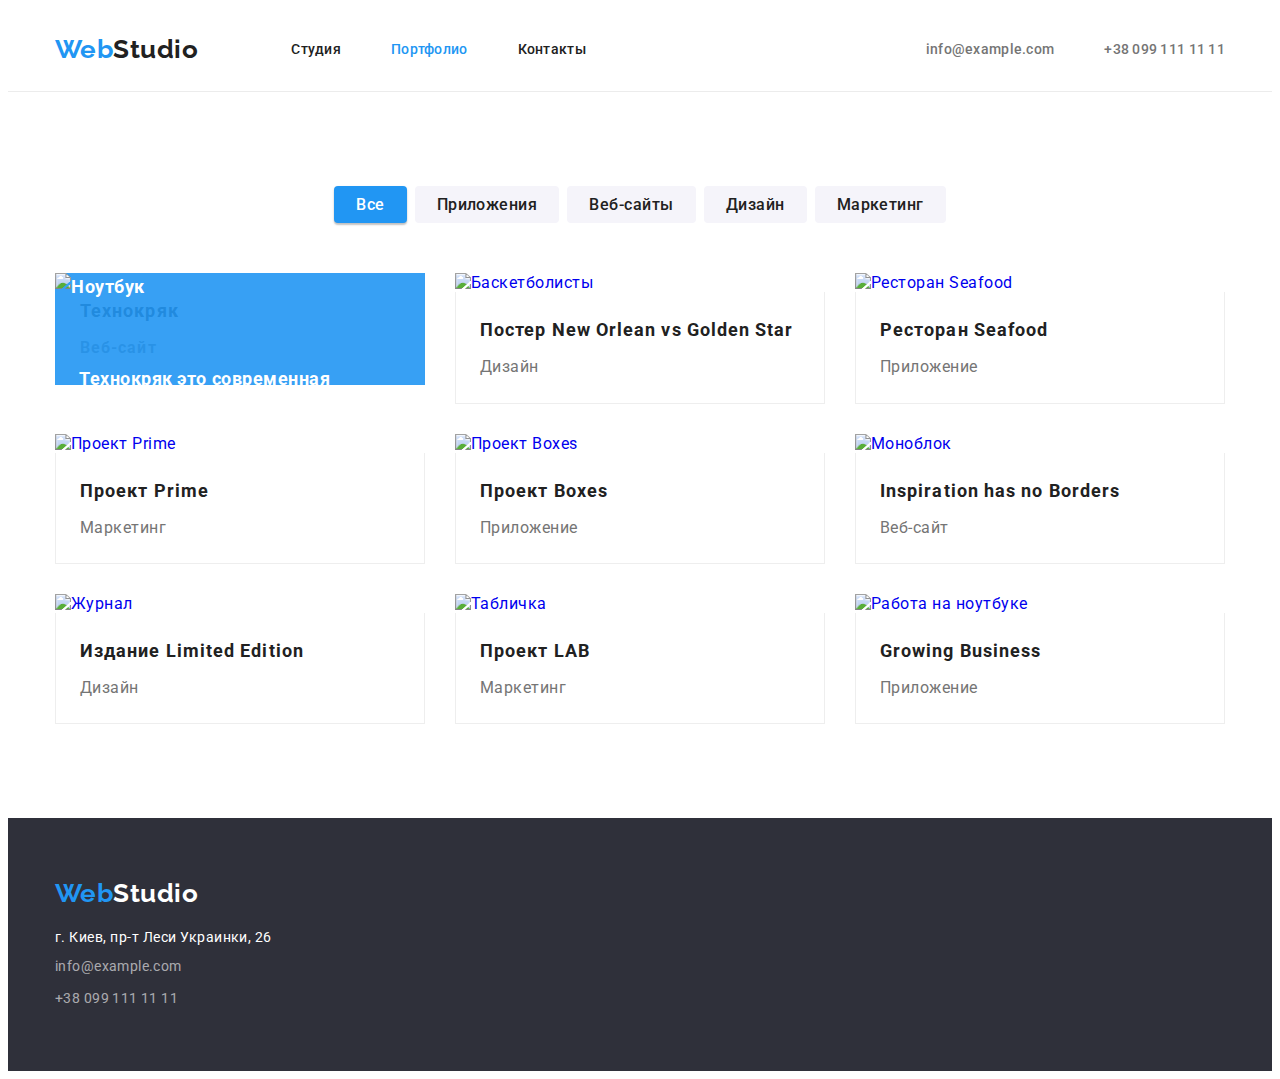
==== portfolio.html @ 96f77a52 "2" ====
<!DOCTYPE html>
<html lang="en">
  <head>
    <meta charset="UTF-8" />
    <meta http-equiv="X-UA-Compatible" content="IE=edge" />
    <meta name="viewport" content="width=device-width, initial-scale=1.0" />
    <link rel="preconnect" href="https://fonts.googleapis.com" />
    <link rel="preconnect" href="https://fonts.gstatic.com" crossorigin />
    <link rel="stylesheet" href="./css/modern-normalize.css" />
    <link
      href="https://fonts.googleapis.com/css2?family=Raleway:wght@700&family=Roboto:wght@400;500;700;900&display=swap"
      rel="stylesheet"
    />
    <link rel="stylesheet" href="./css/styles.css" />
    <title>Портфолио</title>
  </head>
  <body>
    <!--Шапка-->
    <header>
      <!--Навигация сайта-->
      <div class="container header">
        <nav class="main-nav">
          <a href="#" class="logo"><span>Web</span>Studio</a>
          <ul class="nav list">
            <li class="nav-content">
              <a href="index.html" class="nav-title">Cтудия</a>
            </li>
            <li class="nav-content">
              <a href="portfolio.html" class="nav-title-page">Портфолио</a>
            </li>
            <li class="nav-content">
              <a href="#" class="nav-title">Контакты</a>
            </li>
          </ul>
        </nav>
        <!--Авторизация на сайте-->
        <ul class="auth-nav list">
          <li class="auth-nav-content">
            <a href="mailto:info@example.com" class="auth-nav-link"
              >info@example.com</a
            >
          </li>
          <li class="auth-nav-content">
            <a href="tel:+380991111111" class="auth-nav-link"
              >+38 099 111 11 11</a
            >
          </li>
        </ul>
      </div>
    </header>

    <main>
      <section class="section">
        <div class="container">
          <h1 class="visually-hidden">Портфолио</h1>
          <!--Фильтр-->
          <h2 class="visually-hidden">наши работы</h2>
          <ul class="filter list">
            <li class="filter-link">
              <button class="filter-button-page" type="button">Все</button>
            </li>
            <li class="filter-link">
              <button class="filter-button" type="button">Приложения</button>
            </li>
            <li class="filter-link">
              <button class="filter-button" type="button">Веб-сайты</button>
            </li>
            <li class="filter-link">
              <button class="filter-button" type="button">Дизайн</button>
            </li>
            <li class="filter-link">
              <button class="filter-button" type="button">Маркетинг</button>
            </li>
          </ul>

          <!--Наши работы-->
          <ul class="our-work list">
            <li class="our-work-link">
              <div class="our-work-title">
                <a href="#" class="our-work-heading">
                  <div class="our-work-img">
                    <img
                      src=".//images/portfolio/desktop.jpg"
                      alt="Ноутбук"
                      width="370"
                    />
                    <p>
                      Технокряк это современная площадка распространения
                      коронавируса. Компании используют эту платформу для
                      цифрового шпионажа и атак на защищённые сервера
                      конкурентов.
                    </p>
                  </div>
                  <div class="poster-title">
                    <h3 class="our-work-title">Технокряк</h3>
                    <p class="our-work-text">Веб-сайт</p>
                  </div>
                </a>
              </div>
            </li>

            <li class="our-work-link">
              <a href="#" class="our-work-heading">
                <img
                  src=".//images/portfolio/basketball_players.jpg"
                  alt="Баскетболисты"
                  width="370"
                />
                <div class="poster-title">
                  <h3 class="our-work-title">
                    Постер New Orlean vs Golden Star
                  </h3>
                  <p class="our-work-text">Дизайн</p>
                </div>
              </a>
            </li>

            <li class="our-work-link">
              <a href="#" class="our-work-heading">
                <img
                  src=".//images/portfolio/logo_restaurant.jpg"
                  alt="Ресторан Seafood"
                  width="370"
                />
                <div class="poster-title">
                  <h3 class="our-work-title">Ресторан Seafood</h3>
                  <p class="our-work-text">Приложение</p>
                </div>
              </a>
            </li>

            <li class="our-work-link">
              <a href="#" class="our-work-heading">
                <img
                  src=".//images/portfolio/headphones.jpg"
                  alt="Проект Prime"
                  width="370"
                />
                <div class="poster-title">
                  <h3 class="our-work-title">Проект Prime</h3>
                  <p class="our-work-text">Маркетинг</p>
                </div>
              </a>
            </li>

            <li class="our-work-link">
              <a href="#" class="our-work-heading">
                <img
                  src=".//images/portfolio/two_boxes.jpg"
                  alt="Проект Boxes"
                  width="370"
                />
                <div class="poster-title">
                  <h3 class="our-work-title">Проект Boxes</h3>
                  <p class="our-work-text">Приложение</p>
                </div>
              </a>
            </li>

            <li class="our-work-link">
              <a href="#" class="our-work-heading">
                <img
                  src=".//images/portfolio/monoblock.jpg"
                  alt="Моноблок"
                  width="370"
                />
                <div class="poster-title">
                  <h3 class="our-work-title">Inspiration has no Borders</h3>
                  <p class="our-work-text">Веб-сайт</p>
                </div>
              </a>
            </li>

            <li class="our-work-link">
              <a href="#" class="our-work-heading">
                <img
                  src=".//images/portfolio/magazine.jpg"
                  alt="Журнал"
                  width="370"
                />
                <div class="poster-title">
                  <h3 class="our-work-title">Издание Limited Edition</h3>
                  <p class="our-work-text">Дизайн</p>
                </div>
              </a>
            </li>

            <li class="our-work-link">
              <a href="#" class="our-work-heading">
                <img
                  src=".//images/portfolio/plate.jpg"
                  alt="Табличка"
                  width="370"
                />
                <div class="poster-title">
                  <h3 class="our-work-title">Проект LAB</h3>
                  <p class="our-work-text">Маркетинг</p>
                </div>
              </a>
            </li>

            <li class="our-work-link">
              <a href="#" class="our-work-heading">
                <img
                  src=".//images/portfolio/working_on_a_laptop.jpg"
                  alt="Работа на ноутбуке"
                  width="370"
                />
                <div class="poster-title">
                  <h3 class="our-work-title">Growing Business</h3>
                  <p class="our-work-text">Приложение</p>
                </div>
              </a>
            </li>
          </ul>
        </div>
      </section>
    </main>
    <!--Подвал-->
    <footer class="footer">
      <div class="footer-heading container">
        <a href="#" class="logo-footer"><span>Web</span>Studio</a>
        <address class="address">
          <p class="address-footer">г. Киев, пр-т Леси Украинки, 26</p>
          <ul class="footer-info list">
            <li class="link">
              <a href="mailto:info@example.com" class="footer-info-link"
                >info@example.com</a
              >
            </li>
            <li class="link">
              <a href="tel:+380991111111" class="footer-info-link"
                >+38 099 111 11 11</a
              >
            </li>
          </ul>
        </address>
      </div>
    </footer>
  </body>
</html>
---- css/styles.css ----
:root {
    --primary-text-color: #757575;
    --secondary-text-color: #212121;
    --accent: #2196f3;
    --pirmary-background-color: #ffff;
    --secondary-background-color: #f5f4fa;
    --third-background-color: #2F303A;
}

html {
    box-sizing: border-box;
}

*, *::before, *::after {
    box-sizing: inherit;
}

h1, h2, h3, p, ul, li {
    margin: 0;
    padding: 0;
}

body {
    background-color: var(--pirmary-background-color);
    color: var(--primary-text-color);
    font-family: roboto, sans-serif;
    letter-spacing: 0.03em;
}

header {
    border-bottom: 1px solid #ECECEC;
}

.header {
    display: flex;
}

img {
    max-width: 100%;
    display: block;
}

.container {
    width: 1200px;
    margin: 0 auto;
    padding: 0px 15px;
}

.section {
    padding-top: 94px;
    padding-bottom: 94px;
}

.list {
    list-style: none;
}

.visually-hidden {
    position: absolute;
    width: 1px;
    height: 1px;
    margin: -1px;
    border: 0;
    padding: 0;
    white-space: nowrap;
    clip-path: inset(100%);
    clip: rect(0 0 0 0);
    overflow: hidden;
}

/*Навигация сайта*/

.header {
    display: inline-block;
    display: flex;
}

.nav {
    display: flex;
}

.main-nav {
    display: flex;
    align-items: center;
}

.nav-title {
    padding: 32px 0;
    display: block;
    color: var(--secondary-text-color);
    text-decoration: none;
    font-weight: 500;
    Font-size: 14px;
    Line-height: 1.33;
    Letter-spacing: 0.02em;
}

.nav-content {
    margin-right: 50px;
}

.nav-content:last-child {
    margin-right: 0px;
}

.nav-title-page {
    padding: 32px 0;
    display: block;
    color: var(--accent);
    text-decoration: none;
    font-weight: 500;
    Font-size: 14px;
    Line-height: 1.33;
    Letter-spacing: 0.02em;
}

.nav-title:hover, .nav-title:focus {
    color: var(--accent);
}

.logo {
    align-items: center;
    display: block;
    margin-right: 93px;
    color: var(--secondary-text-color);
    Font-family: Raleway, sans-serif;
    font-weight: 700;
    Font-size: 26px;
    Line-height: 1.19;
    text-decoration: none;
}

.logo span {
    color: var(--accent);
}

/*Авторизация на сайте*/

.auth-nav {
    display: flex;
    margin-left: auto;
    align-items: center;
}

.auth-nav-content {
    margin-right: 50px;
}

.auth-nav-content:last-child {
    margin-right: 0px;
}

.auth-nav-svg {
    margin-right: 10px;
}

.auth-nav a {
    color: var(--primary-text-color);
    text-decoration: none;
    font-weight: 500;
    Font-size: 14px;
    Line-height: 1.33;
    Letter-spacing: 0.02em;
    align-items: center;
    justify-content: center;
    display: flex;
    fill: var(--primary-text-color)
}

.auth-nav a:hover, .auth-nav a:focus {
    fill: var(--accent);
    color: var(--accent);
}

/*Содержание сайта*/

/*заголовок*/

.heading {
    background-color: var(--third-background-color);
    padding-top: 200px;
    padding-bottom: 200px;
}

.page-heading {
    text-align: center;
    margin: auto;
}

.page-title {
    max-width: 696px;
    margin: auto;
    text-transform: uppercase;
    color: var(--pirmary-background-color);
    Font-size: 44px;
    font-weight: 900;
    Line-height: 1.37;
    Letter-spacing: 0.06em;
}

.button-heading {
    margin-top: 30px;
    padding-top: 10px;
    padding-bottom: 10px;
    padding-left: 32px;
    padding-right: 32px;
    border-radius: 4px;
    font-weight: 700;
    Font-size: 16px;
    Line-height: 1.9;
    background-color: var(--accent);
    color: var(--pirmary-background-color);
    font-family: roboto, sans-serif;
    letter-spacing: 0.06em;
    cursor: pointer;
    border: none;
}

.button-heading:hover, .button-heading:focus {
    background-color: #188CE8
}

/*Содержание сайта*/

/*заголовок*/

.heading {
    background-image: linear-gradient(to right, rgba(47, 48, 58, 0.4), rgba(47, 48, 58, 0.4)), url(../images/index/background_image.jpg);
    background-repeat: no-repeat;
    background-position: center;
    padding-top: 200px;
    padding-bottom: 200px;
    max-width: 1600px;
    margin: auto;
}

.page-heading {
    text-align: center;
    margin: auto;
}

.page-title {
    max-width: 696px;
    margin: auto;
    text-transform: uppercase;
    color: var(--pirmary-background-color);
    Font-size: 44px;
    font-weight: 900;
    Line-height: 1.37;
    Letter-spacing: 0.06em;
}

.button-heading {
    margin-top: 30px;
    padding-top: 10px;
    padding-bottom: 10px;
    padding-left: 32px;
    padding-right: 32px;
    border-radius: 4px;
    font-weight: 700;
    Font-size: 16px;
    Line-height: 1.9;
    background-color: var(--accent);
    color: var(--pirmary-background-color);
    font-family: roboto, sans-serif;
    letter-spacing: 0.06em;
    cursor: pointer;
    border: none;
}

.button-heading:hover, .button-heading:focus {
    background-color: #188CE8
}

/*Наши преимущества*/

.benefits {
    padding-bottom: 0px;
}

.our-benefits-heading {
    display: flex;
}

.our-benefits-heading li {
    margin-right: 30px;
    max-width: 270px;
    justify-content: space-around
}

.our-benefits-icon {
    justify-content: center;
    align-items: center;
    display: flex;
    width: 270px;
    height: 120px;
    background-color: var(--secondary-background-color);
    border-radius: 4px;
}

.our-benefits-heading li:last-child {
    margin-right: 0px;
}

.our-benefits-list {
    margin-top: 30px;
    color: var(--secondary-text-color);
    font-weight: 700;
    Font-size: 14px;
    Line-height: 1.33;
    text-transform: uppercase;
}

.our-benefits-text {
    margin-top: 10px;
    Font-size: 14px;
    Line-height: 1.71;
}

/*Наша дейстельность*/

.activity-header {
    padding-top: 0px;
}

.our-activity-title {
    font-weight: 700;
    Font-size: 36px;
    Line-height: 1.17;
    color: var(--secondary-text-color);
    text-align: center;
}

.our-activity {
    margin-top: 50px;
    display: flex;
    justify-content: center;
}

.our-activity-item {
    margin-right: 30px;
}

.our-activity-item:last-child {
    margin-right: 0px;
}

.our-activity-img {
    position: relative;
    display: flex;
}

.our-activity-text {
    position: absolute;
    bottom: 0;
    Width: 370px;
    Height: 70px;
    background-color: rgba(47, 48, 58, 0.8);
    text-transform: uppercase;
    font-weight: 700;
    Font-size: 14px;
    Line-height: 1.14;
    Letter-spacing: 0.03em;
    color: var(--pirmary-background-color);
}

.our-activity-text p {
    display: flex;
    justify-content: center;
    padding: 27px 0;
}

/*Наша команда*/

.our-team {
    background-color: var(--secondary-background-color);
}

.team-members-heading {
    color: var(--secondary-text-color);
}

.our-team-title {
    font-weight: 700;
    Font-size: 36px;
    Line-height: 1.17;
    color: var(--secondary-text-color);
    text-align: center;
}

.team-content {
    padding: 30px 32px 30px 32px;
}

.team-members {
    max-width: 270px;
    box-shadow: 0px 2px 1px rgba(0, 0, 0, 0.2), 0px 1px 1px rgba(0, 0, 0, 0.14), 0px 1px 3px rgba(0, 0, 0, 0.12);
}

.our-team-heading {
    margin-top: 50px;
    display: flex;
    justify-content: center;
    align-items: center;
}

.team-members {
    border-radius: 4px;
    max-width: 270px;
    margin-right: 30px;
    background-color: var(--pirmary-background-color);
}

.team-members:last-child {
    margin-right: 0px;
}

.team-members-title {
    font-weight: 500;
    font-size: 16px;
    line-height: 1.19;
    color: var(--secondary-text-color);
    text-align: center;
}

.team-members-text {
    margin-top: 10px;
    font-size: 16px;
    line-height: 1.19;
    text-align: center;
}

.team-ul {
    display: flex;
    margin-right: auto;
    margin-left: auto;
    margin-top: 16px;
    justify-content: space-between;
}

.team-li {
    margin-right: 10px;
}

.team-link {
    justify-content: center;
    align-items: center;
    display: flex;
    width: 44px;
    height: 44px;
    border-radius: 50%;
    fill: #AFB1B8;
}

.team-link:hover, .team-link:focus {
    fill: var(--pirmary-background-color);
    background-color: var(--accent);
}

/*Постоянные клиенты*/

.clients {
    font-weight: 700;
    Font-size: 36px;
    Line-height: 1.17;
    color: var(--secondary-text-color);
    text-align: center;
}

.clients-ul {
    display: flex;
    margin-top: 50px;
}

.clients-li {
    margin-right: 30px;
}

.clients-li:last-child {
    margin-right: 0px;
}

.clients-link {
    width: 170px;
    height: 92px;
    border: 1px solid #AFB1B8;
    border-radius: 4px;
    display: flex;
    align-items: center;
    justify-content: center;
    fill: #AFB1B8;
}

.clients-link:hover, .clients-link:focus {
    fill: var(--accent);
    border: 1px solid var(--accent);
}

/*Подвал*/

.footer {
    background-color: var(--third-background-color);
    padding-top: 60px;
    padding-bottom: 60px;
}

.footer-flex {
    display: flex;
    align-items: baseline;
}

.logo-footer {
    color: var(--pirmary-background-color);
    Font-family: Raleway, sans-serif;
    font-weight: 700;
    Font-size: 26px;
    Line-height: 1.19;
    text-decoration: none;
}

.logo-footer span {
    color: var(--accent);
}

.footer p {
    color: var(--pirmary-background-color);
}

.footer-info-link {
    color: rgba(255, 255, 255, 0.6);
    text-decoration: none;
}

.footer-info-link:focus, .footer-info-link:hover {
    color: var(--pirmary-background-color);
}

.footer-info {
    margin-top: 9px;
}

.footer-info .link {
    margin-top: 9px;
}

.footer-info .link:first-child {
    margin-top: 0px;
}

.address {
    margin-top: 20px;
    font-style: normal;
}

.footer-info .link a {
    font-Size: 14px;
    line-height: 1.7;
    letter-spacing: 0.03em;
}

.address-footer {
    font-size: 14px;
    line-height: 1.17;
}

.footer-join {
    margin-left: 70px;
}

.join {
    text-transform: uppercase;
    font-weight: 700;
    font-size: 14px;
    line-height: 1.14;
    letter-spacing: 0.03;
}

.footer-links {
    display: flex;
    margin-top: 20px;
}

.footer-li {
    margin-right: 10px;
}

.footer-li:last-child {
    margin-right: 0px;
}

.footer-link {
    width: 44px;
    height: 44px;
    align-items: center;
    justify-content: center;
    border-radius: 50px;
    display: flex;
    fill: var(--pirmary-background-color);
    background-color: rgba(255, 255, 255, 0.1)
}

.footer-link:last-child {
    margin-left: 0px;
}

.footer-link:hover, .footer-link:focus {
    background-color: var(--accent);
}

/*-----------------------------------------------*/

/*Портфолио*/

/*Фильтр*/

/*Наши работы*/

.filter {
    margin-bottom: 50px;
    display: flex;
    justify-content: center;
}

.filter-link {
    margin-right: 8px;
}

.filter-link:last-child {
    margin-right: 0px;
}

.filter-button {
    padding: 6px 22px;
    border-radius: 4px;
    background-color: var(--secondary-background-color);
    color: var(--secondary-text-color);
    cursor: pointer;
    border: none;
    font-family: Roboto, sans-serif;
    font-weight: 500;
    font-size: 16px;
    line-height: 1.6;
    letter-spacing: 0.03em;
}

.filter-button:hover {
    color: var(--pirmary-background-color);
    background-color: var(--accent);
    box-shadow: 0px 2px 2px rgba(0, 0, 0, 0.12), 0px 2px 1px rgba(0, 0, 0, 0.08), 0px 1px 3px rgba(0, 0, 0, 0.1);
}

.filter-button-page {
    padding: 6px 22px;
    border-radius: 4px;
    background-color: var(--accent);
    color: var(--pirmary-background-color);
    cursor: pointer;
    border: none;
    font-family: Roboto, sans-serif;
    font-weight: 500;
    font-size: 16px;
    line-height: 1.6;
    letter-spacing: 0.03em;
    box-shadow: 0px 2px 2px rgba(0, 0, 0, 0.12), 0px 2px 1px rgba(0, 0, 0, 0.08), 0px 1px 3px rgba(0, 0, 0, 0.1);
}

.our-work-heading {
    position: relative;
    display: block;
    text-decoration: none;
}

.our-work-heading:hover {
    box-shadow: 1px 6px 4px rgba(0, 0, 0, 0.16), 0px 4px 4px rgba(0, 0, 0, 0.06), 0px 1px 1px rgba(0, 0, 0, 0.12);
}

.our-work {
    display: flex;
    flex-wrap: wrap;
    margin-top: -30px;
    margin-left: -30px;
}

.our-work-link {
    flex-basis: calc(100% /3 - 30px);
    margin-top: 30px;
    margin-left: 30px;
}

.our-work-img {
    position: absolute;
    width: 100%;
    height: 100%;
    top: 0;
    background-color: rgba(33, 150, 243, 0.9);
    font-size: 18px;
    Line-height: 1.6;
    Letter-spacing: 0.03em;
    color: var(--pirmary-background-color);
}

.our-work-img p {
    padding: 63px 24px;
}

.poster-title {
    padding: 20px 24px;
    border-right: 1px solid #EEEEEE;
    border-bottom: 1px solid #EEEEEE;
    border-left: 1px solid #EEEEEE;
}

.our-work-title {
    color: var(--secondary-text-color);
    font-weight: 700;
    font-size: 18px;
    line-height: 2;
    Letter-spacing: 0.06em;
}

.our-work-text {
    margin-top: 4px;
    color: var(--primary-text-color);
    font-size: 16px;
    line-height: 1.9;
}
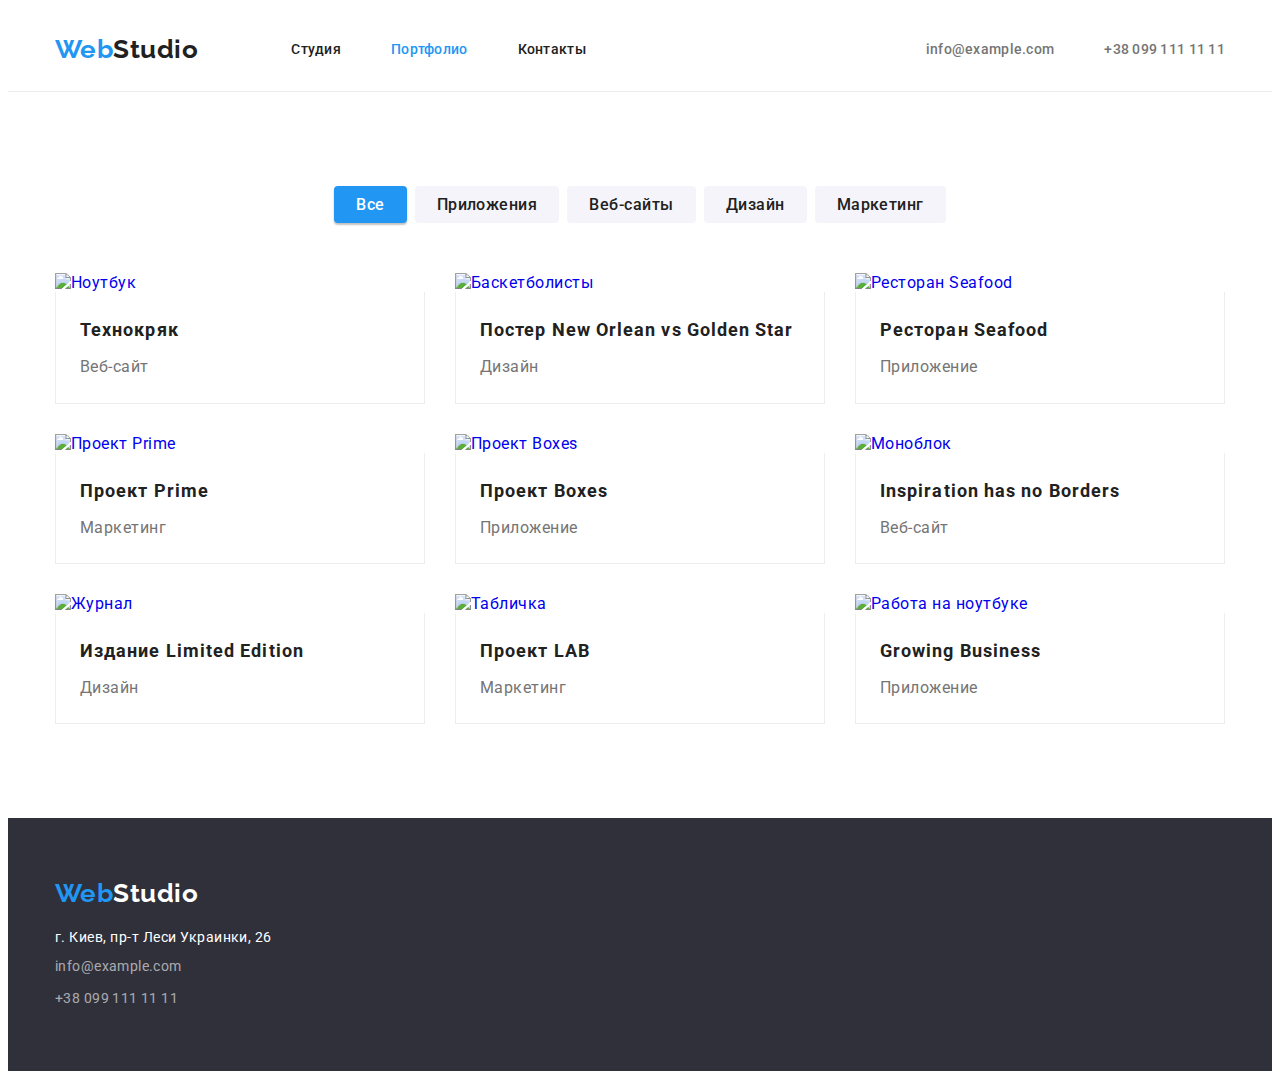
==== commit 04ee934d: "2" ====
--- a/portfolio.html
+++ b/portfolio.html
@@ -76,27 +76,24 @@
           <!--Наши работы-->
           <ul class="our-work list">
             <li class="our-work-link">
-              <div class="our-work-title">
-                <a href="#" class="our-work-heading">
-                  <div class="our-work-img">
-                    <img
-                      src=".//images/portfolio/desktop.jpg"
-                      alt="Ноутбук"
-                      width="370"
-                    />
-                    <p>
-                      Технокряк это современная площадка распространения
-                      коронавируса. Компании используют эту платформу для
-                      цифрового шпионажа и атак на защищённые сервера
-                      конкурентов.
-                    </p>
-                  </div>
-                  <div class="poster-title">
-                    <h3 class="our-work-title">Технокряк</h3>
-                    <p class="our-work-text">Веб-сайт</p>
-                  </div>
-                </a>
-              </div>
+              <a href="#" class="our-work-heading">
+                <img
+                  src=".//images/portfolio/desktop.jpg"
+                  alt="Ноутбук"
+                  width="370"
+                />
+                <div class="our-work-class">
+                  <p>
+                    Технокряк это современная площадка распространения
+                    коронавируса. Компании используют эту платформу для
+                    цифрового шпионажа и атак на защищённые сервера конкурентов.
+                  </p>
+                </div>
+                <div class="poster-title">
+                  <h3 class="our-work-title">Технокряк</h3>
+                  <p class="our-work-text">Веб-сайт</p>
+                </div>
+              </a>
             </li>
 
             <li class="our-work-link">
@@ -106,6 +103,13 @@
                   alt="Баскетболисты"
                   width="370"
                 />
+                <div class="our-work-class">
+                  <p>
+                    Технокряк это современная площадка распространения
+                    коронавируса. Компании используют эту платформу для
+                    цифрового шпионажа и атак на защищённые сервера конкурентов.
+                  </p>
+                </div>
                 <div class="poster-title">
                   <h3 class="our-work-title">
                     Постер New Orlean vs Golden Star
@@ -122,6 +126,13 @@
                   alt="Ресторан Seafood"
                   width="370"
                 />
+                <div class="our-work-class">
+                  <p>
+                    Технокряк это современная площадка распространения
+                    коронавируса. Компании используют эту платформу для
+                    цифрового шпионажа и атак на защищённые сервера конкурентов.
+                  </p>
+                </div>
                 <div class="poster-title">
                   <h3 class="our-work-title">Ресторан Seafood</h3>
                   <p class="our-work-text">Приложение</p>
@@ -136,6 +147,13 @@
                   alt="Проект Prime"
                   width="370"
                 />
+                <div class="our-work-class">
+                  <p>
+                    Технокряк это современная площадка распространения
+                    коронавируса. Компании используют эту платформу для
+                    цифрового шпионажа и атак на защищённые сервера конкурентов.
+                  </p>
+                </div>
                 <div class="poster-title">
                   <h3 class="our-work-title">Проект Prime</h3>
                   <p class="our-work-text">Маркетинг</p>
@@ -150,6 +168,13 @@
                   alt="Проект Boxes"
                   width="370"
                 />
+                <div class="our-work-class">
+                  <p>
+                    Технокряк это современная площадка распространения
+                    коронавируса. Компании используют эту платформу для
+                    цифрового шпионажа и атак на защищённые сервера конкурентов.
+                  </p>
+                </div>
                 <div class="poster-title">
                   <h3 class="our-work-title">Проект Boxes</h3>
                   <p class="our-work-text">Приложение</p>
@@ -164,6 +189,13 @@
                   alt="Моноблок"
                   width="370"
                 />
+                <div class="our-work-class">
+                  <p>
+                    Технокряк это современная площадка распространения
+                    коронавируса. Компании используют эту платформу для
+                    цифрового шпионажа и атак на защищённые сервера конкурентов.
+                  </p>
+                </div>
                 <div class="poster-title">
                   <h3 class="our-work-title">Inspiration has no Borders</h3>
                   <p class="our-work-text">Веб-сайт</p>
@@ -178,6 +210,13 @@
                   alt="Журнал"
                   width="370"
                 />
+                <div class="our-work-class">
+                  <p>
+                    Технокряк это современная площадка распространения
+                    коронавируса. Компании используют эту платформу для
+                    цифрового шпионажа и атак на защищённые сервера конкурентов.
+                  </p>
+                </div>
                 <div class="poster-title">
                   <h3 class="our-work-title">Издание Limited Edition</h3>
                   <p class="our-work-text">Дизайн</p>
@@ -192,6 +231,13 @@
                   alt="Табличка"
                   width="370"
                 />
+                <div class="our-work-class">
+                  <p>
+                    Технокряк это современная площадка распространения
+                    коронавируса. Компании используют эту платформу для
+                    цифрового шпионажа и атак на защищённые сервера конкурентов.
+                  </p>
+                </div>
                 <div class="poster-title">
                   <h3 class="our-work-title">Проект LAB</h3>
                   <p class="our-work-text">Маркетинг</p>
@@ -206,6 +252,13 @@
                   alt="Работа на ноутбуке"
                   width="370"
                 />
+                <div class="our-work-class">
+                  <p>
+                    Технокряк это современная площадка распространения
+                    коронавируса. Компании используют эту платформу для
+                    цифрового шпионажа и атак на защищённые сервера конкурентов.
+                  </p>
+                </div>
                 <div class="poster-title">
                   <h3 class="our-work-title">Growing Business</h3>
                   <p class="our-work-text">Приложение</p>
--- a/css/styles.css
+++ b/css/styles.css
@@ -665,9 +665,9 @@
 }
 
 .our-work-heading {
-    position: relative;
     display: block;
     text-decoration: none;
+    position: relative;
 }
 
 .our-work-heading:hover {
@@ -687,20 +687,23 @@
     margin-left: 30px;
 }
 
-.our-work-img {
+.our-work-heading:hover .our-work-class {
+    opacity: 1;
+}
+
+.our-work-class {
     position: absolute;
-    width: 100%;
-    height: 100%;
-    top: 0;
+    opacity: 0;
+    top: 0px;
     background-color: rgba(33, 150, 243, 0.9);
+}
+
+.our-work-class p {
+    padding: 63px 24px;
     font-size: 18px;
     Line-height: 1.6;
     Letter-spacing: 0.03em;
-    color: var(--pirmary-background-color);
-}
-
-.our-work-img p {
-    padding: 63px 24px;
+    color: var(--pirmary-background-color)
 }
 
 .poster-title {
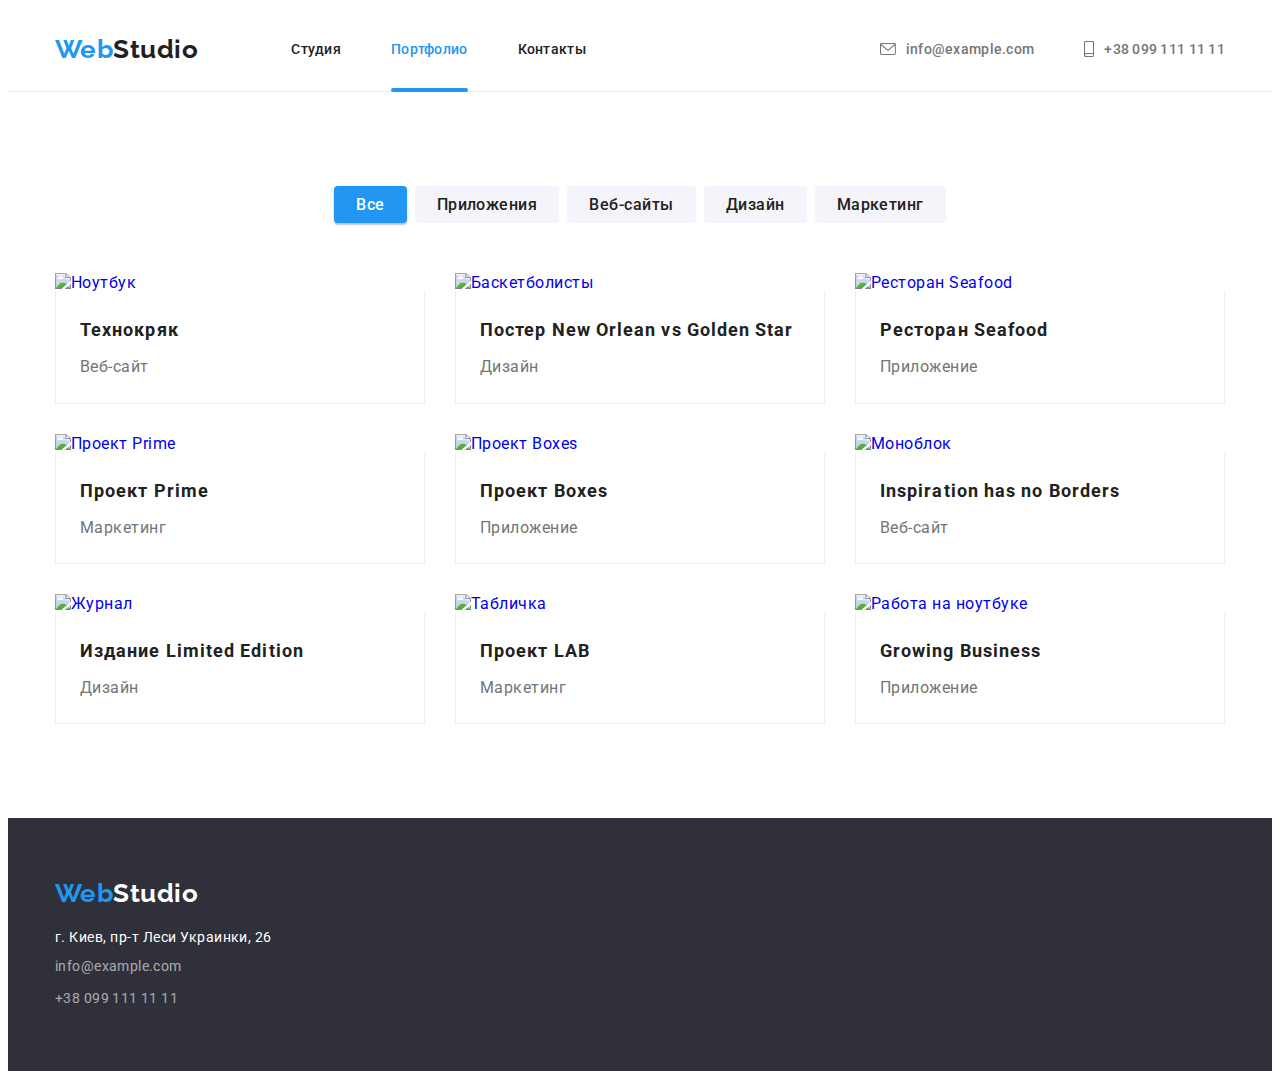
==== commit dc8ab6b4: "1" ====
--- a/portfolio.html
+++ b/portfolio.html
@@ -26,7 +26,9 @@
               <a href="index.html" class="nav-title">Cтудия</a>
             </li>
             <li class="nav-content">
-              <a href="portfolio.html" class="nav-title-page">Портфолио</a>
+              <a href="portfolio.html" class="nav-title-page current"
+                >Портфолио</a
+              >
             </li>
             <li class="nav-content">
               <a href="#" class="nav-title">Контакты</a>
@@ -37,12 +39,18 @@
         <ul class="auth-nav list">
           <li class="auth-nav-content">
             <a href="mailto:info@example.com" class="auth-nav-link"
-              >info@example.com</a
+              ><svg class="auth-nav-svg" width="16px" height="12px">
+                <use href="./images/icons.svg#post"></use>
+              </svg>
+              info@example.com</a
             >
           </li>
           <li class="auth-nav-content">
-            <a href="tel:+380991111111" class="auth-nav-link"
-              >+38 099 111 11 11</a
+            <a href="tel:+380991111111" class="auth-nav-link">
+              <svg class="auth-nav-svg" width="10px" height="16px">
+                <use href="./images/icons.svg#smartphone"></use>
+              </svg>
+              +38 099 111 11 11</a
             >
           </li>
         </ul>
@@ -77,17 +85,20 @@
           <ul class="our-work list">
             <li class="our-work-link">
               <a href="#" class="our-work-heading">
-                <img
-                  src=".//images/portfolio/desktop.jpg"
-                  alt="Ноутбук"
-                  width="370"
-                />
-                <div class="our-work-class">
-                  <p>
-                    Технокряк это современная площадка распространения
-                    коронавируса. Компании используют эту платформу для
-                    цифрового шпионажа и атак на защищённые сервера конкурентов.
-                  </p>
+                <div class="overlay">
+                  <img
+                    src=".//images/portfolio/desktop.jpg"
+                    alt="Ноутбук"
+                    width="370"
+                  />
+                  <div class="our-work-class">
+                    <p>
+                      Технокряк это современная площадка распространения
+                      коронавируса. Компании используют эту платформу для
+                      цифрового шпионажа и атак на защищённые сервера
+                      конкурентов.
+                    </p>
+                  </div>
                 </div>
                 <div class="poster-title">
                   <h3 class="our-work-title">Технокряк</h3>
@@ -98,17 +109,20 @@
 
             <li class="our-work-link">
               <a href="#" class="our-work-heading">
-                <img
-                  src=".//images/portfolio/basketball_players.jpg"
-                  alt="Баскетболисты"
-                  width="370"
-                />
-                <div class="our-work-class">
-                  <p>
-                    Технокряк это современная площадка распространения
-                    коронавируса. Компании используют эту платформу для
-                    цифрового шпионажа и атак на защищённые сервера конкурентов.
-                  </p>
+                <div class="overlay">
+                  <img
+                    src=".//images/portfolio/basketball_players.jpg"
+                    alt="Баскетболисты"
+                    width="370"
+                  />
+                  <div class="our-work-class">
+                    <p>
+                      Технокряк это современная площадка распространения
+                      коронавируса. Компании используют эту платформу для
+                      цифрового шпионажа и атак на защищённые сервера
+                      конкурентов.
+                    </p>
+                  </div>
                 </div>
                 <div class="poster-title">
                   <h3 class="our-work-title">
@@ -121,17 +135,20 @@
 
             <li class="our-work-link">
               <a href="#" class="our-work-heading">
-                <img
-                  src=".//images/portfolio/logo_restaurant.jpg"
-                  alt="Ресторан Seafood"
-                  width="370"
-                />
-                <div class="our-work-class">
-                  <p>
-                    Технокряк это современная площадка распространения
-                    коронавируса. Компании используют эту платформу для
-                    цифрового шпионажа и атак на защищённые сервера конкурентов.
-                  </p>
+                <div class="overlay">
+                  <img
+                    src=".//images/portfolio/logo_restaurant.jpg"
+                    alt="Ресторан Seafood"
+                    width="370"
+                  />
+                  <div class="our-work-class">
+                    <p>
+                      Технокряк это современная площадка распространения
+                      коронавируса. Компании используют эту платформу для
+                      цифрового шпионажа и атак на защищённые сервера
+                      конкурентов.
+                    </p>
+                  </div>
                 </div>
                 <div class="poster-title">
                   <h3 class="our-work-title">Ресторан Seafood</h3>
@@ -142,17 +159,20 @@
 
             <li class="our-work-link">
               <a href="#" class="our-work-heading">
-                <img
-                  src=".//images/portfolio/headphones.jpg"
-                  alt="Проект Prime"
-                  width="370"
-                />
-                <div class="our-work-class">
-                  <p>
-                    Технокряк это современная площадка распространения
-                    коронавируса. Компании используют эту платформу для
-                    цифрового шпионажа и атак на защищённые сервера конкурентов.
-                  </p>
+                <div class="overlay">
+                  <img
+                    src=".//images/portfolio/headphones.jpg"
+                    alt="Проект Prime"
+                    width="370"
+                  />
+                  <div class="our-work-class">
+                    <p>
+                      Технокряк это современная площадка распространения
+                      коронавируса. Компании используют эту платформу для
+                      цифрового шпионажа и атак на защищённые сервера
+                      конкурентов.
+                    </p>
+                  </div>
                 </div>
                 <div class="poster-title">
                   <h3 class="our-work-title">Проект Prime</h3>
@@ -163,17 +183,20 @@
 
             <li class="our-work-link">
               <a href="#" class="our-work-heading">
-                <img
-                  src=".//images/portfolio/two_boxes.jpg"
-                  alt="Проект Boxes"
-                  width="370"
-                />
-                <div class="our-work-class">
-                  <p>
-                    Технокряк это современная площадка распространения
-                    коронавируса. Компании используют эту платформу для
-                    цифрового шпионажа и атак на защищённые сервера конкурентов.
-                  </p>
+                <div class="overlay">
+                  <img
+                    src=".//images/portfolio/two_boxes.jpg"
+                    alt="Проект Boxes"
+                    width="370"
+                  />
+                  <div class="our-work-class">
+                    <p>
+                      Технокряк это современная площадка распространения
+                      коронавируса. Компании используют эту платформу для
+                      цифрового шпионажа и атак на защищённые сервера
+                      конкурентов.
+                    </p>
+                  </div>
                 </div>
                 <div class="poster-title">
                   <h3 class="our-work-title">Проект Boxes</h3>
@@ -184,17 +207,20 @@
 
             <li class="our-work-link">
               <a href="#" class="our-work-heading">
-                <img
-                  src=".//images/portfolio/monoblock.jpg"
-                  alt="Моноблок"
-                  width="370"
-                />
-                <div class="our-work-class">
-                  <p>
-                    Технокряк это современная площадка распространения
-                    коронавируса. Компании используют эту платформу для
-                    цифрового шпионажа и атак на защищённые сервера конкурентов.
-                  </p>
+                <div class="overlay">
+                  <img
+                    src=".//images/portfolio/monoblock.jpg"
+                    alt="Моноблок"
+                    width="370"
+                  />
+                  <div class="our-work-class">
+                    <p>
+                      Технокряк это современная площадка распространения
+                      коронавируса. Компании используют эту платформу для
+                      цифрового шпионажа и атак на защищённые сервера
+                      конкурентов.
+                    </p>
+                  </div>
                 </div>
                 <div class="poster-title">
                   <h3 class="our-work-title">Inspiration has no Borders</h3>
@@ -205,17 +231,20 @@
 
             <li class="our-work-link">
               <a href="#" class="our-work-heading">
-                <img
-                  src=".//images/portfolio/magazine.jpg"
-                  alt="Журнал"
-                  width="370"
-                />
-                <div class="our-work-class">
-                  <p>
-                    Технокряк это современная площадка распространения
-                    коронавируса. Компании используют эту платформу для
-                    цифрового шпионажа и атак на защищённые сервера конкурентов.
-                  </p>
+                <div class="overlay">
+                  <img
+                    src=".//images/portfolio/magazine.jpg"
+                    alt="Журнал"
+                    width="370"
+                  />
+                  <div class="our-work-class">
+                    <p>
+                      Технокряк это современная площадка распространения
+                      коронавируса. Компании используют эту платформу для
+                      цифрового шпионажа и атак на защищённые сервера
+                      конкурентов.
+                    </p>
+                  </div>
                 </div>
                 <div class="poster-title">
                   <h3 class="our-work-title">Издание Limited Edition</h3>
@@ -226,17 +255,20 @@
 
             <li class="our-work-link">
               <a href="#" class="our-work-heading">
-                <img
-                  src=".//images/portfolio/plate.jpg"
-                  alt="Табличка"
-                  width="370"
-                />
-                <div class="our-work-class">
-                  <p>
-                    Технокряк это современная площадка распространения
-                    коронавируса. Компании используют эту платформу для
-                    цифрового шпионажа и атак на защищённые сервера конкурентов.
-                  </p>
+                <div class="overlay">
+                  <img
+                    src=".//images/portfolio/plate.jpg"
+                    alt="Табличка"
+                    width="370"
+                  />
+                  <div class="our-work-class">
+                    <p>
+                      Технокряк это современная площадка распространения
+                      коронавируса. Компании используют эту платформу для
+                      цифрового шпионажа и атак на защищённые сервера
+                      конкурентов.
+                    </p>
+                  </div>
                 </div>
                 <div class="poster-title">
                   <h3 class="our-work-title">Проект LAB</h3>
@@ -247,17 +279,20 @@
 
             <li class="our-work-link">
               <a href="#" class="our-work-heading">
-                <img
-                  src=".//images/portfolio/working_on_a_laptop.jpg"
-                  alt="Работа на ноутбуке"
-                  width="370"
-                />
-                <div class="our-work-class">
-                  <p>
-                    Технокряк это современная площадка распространения
-                    коронавируса. Компании используют эту платформу для
-                    цифрового шпионажа и атак на защищённые сервера конкурентов.
-                  </p>
+                <div class="overlay">
+                  <img
+                    src=".//images/portfolio/working_on_a_laptop.jpg"
+                    alt="Работа на ноутбуке"
+                    width="370"
+                  />
+                  <div class="our-work-class">
+                    <p>
+                      Технокряк это современная площадка распространения
+                      коронавируса. Компании используют эту платформу для
+                      цифрового шпионажа и атак на защищённые сервера
+                      конкурентов.
+                    </p>
+                  </div>
                 </div>
                 <div class="poster-title">
                   <h3 class="our-work-title">Growing Business</h3>
--- a/css/styles.css
+++ b/css/styles.css
@@ -93,6 +93,7 @@
     Font-size: 14px;
     Line-height: 1.33;
     Letter-spacing: 0.02em;
+    transition: color 500ms cubic-bezier(0.4, 0, 0.2, 1);
 }
 
 .nav-content {
@@ -104,6 +105,7 @@
 }
 
 .nav-title-page {
+    position: relative;
     padding: 32px 0;
     display: block;
     color: var(--accent);
@@ -118,6 +120,18 @@
     color: var(--accent);
 }
 
+.current::after {
+    content: "";
+    position: absolute;
+    display: block;
+    width: 100%;
+    height: 4px;
+    left: 0;
+    bottom: -1px;
+    background-color: var(--accent);
+    border-radius: 2px;
+}
+
 .logo {
     align-items: center;
     display: block;
@@ -164,7 +178,8 @@
     align-items: center;
     justify-content: center;
     display: flex;
-    fill: var(--primary-text-color)
+    fill: var(--primary-text-color);
+    transition: color 500ms cubic-bezier(0.4, 0, 0.2, 1), fill 500ms cubic-bezier(0.4, 0, 0.2, 1);
 }
 
 .auth-nav a:hover, .auth-nav a:focus {
@@ -177,9 +192,13 @@
 /*заголовок*/
 
 .heading {
-    background-color: var(--third-background-color);
+    background-image: linear-gradient(to right, rgba(47, 48, 58, 0.4), rgba(47, 48, 58, 0.4)), url(../images/index/background_image.jpg);
+    background-repeat: no-repeat;
+    background-position: center;
     padding-top: 200px;
     padding-bottom: 200px;
+    max-width: 1600px;
+    margin: auto;
 }
 
 .page-heading {
@@ -214,62 +233,58 @@
     letter-spacing: 0.06em;
     cursor: pointer;
     border: none;
+    transition: color 500ms cubic-bezier(0.4, 0, 0.2, 1), background-color 500ms cubic-bezier(0.4, 0, 0.2, 1);
 }
 
 .button-heading:hover, .button-heading:focus {
     background-color: #188CE8
 }
 
-/*Содержание сайта*/
-
-/*заголовок*/
-
-.heading {
-    background-image: linear-gradient(to right, rgba(47, 48, 58, 0.4), rgba(47, 48, 58, 0.4)), url(../images/index/background_image.jpg);
-    background-repeat: no-repeat;
-    background-position: center;
-    padding-top: 200px;
-    padding-bottom: 200px;
-    max-width: 1600px;
-    margin: auto;
-}
-
-.page-heading {
-    text-align: center;
-    margin: auto;
-}
-
-.page-title {
-    max-width: 696px;
-    margin: auto;
-    text-transform: uppercase;
-    color: var(--pirmary-background-color);
-    Font-size: 44px;
-    font-weight: 900;
-    Line-height: 1.37;
-    Letter-spacing: 0.06em;
-}
-
-.button-heading {
-    margin-top: 30px;
-    padding-top: 10px;
-    padding-bottom: 10px;
-    padding-left: 32px;
-    padding-right: 32px;
+/*окно героя*/
+
+.modal {
+    position: fixed;
+    left: 50%;
+    top: 50%;
+    transform: translate(-50%, -50%);
+    width: 528px;
+    height: 581px;
+    background-color: var(--pirmary-background-color);
+    display: flex;
     border-radius: 4px;
-    font-weight: 700;
-    Font-size: 16px;
-    Line-height: 1.9;
-    background-color: var(--accent);
-    color: var(--pirmary-background-color);
-    font-family: roboto, sans-serif;
-    letter-spacing: 0.06em;
+}
+
+.close-button {
+    position: absolute;
+    justify-content: center;
+    align-items: center;
+    right: 8px;
+    top: 8px;
+    width: 30px;
+    height: 30px;
+    padding: 0;
+    margin: 0;
+    display: flex;
+    border-radius: 50%;
     cursor: pointer;
-    border: none;
-}
-
-.button-heading:hover, .button-heading:focus {
-    background-color: #188CE8
+    border: 1px solid rgba(0, 0, 0, 0.1);
+    background-color: var(--pirmary-background-color);
+}
+
+.backdrop {
+    z-index: 1;
+    position: fixed;
+    left: 0;
+    top: 0;
+    width: 100%;
+    height: 100%;
+    background-color: rgba(0, 0, 0, 0.2);
+    transition: opacity 500ms;
+}
+
+.backdrop.is-hidden {
+    opacity: 0;
+    pointer-events: none;
 }
 
 /*Наши преимущества*/
@@ -450,6 +465,7 @@
     height: 44px;
     border-radius: 50%;
     fill: #AFB1B8;
+    transition: background-color 500ms cubic-bezier(0.4, 0, 0.2, 1), fill 250ms cubic-bezier(0.4, 0, 0.2, 1);
 }
 
 .team-link:hover, .team-link:focus {
@@ -489,6 +505,7 @@
     align-items: center;
     justify-content: center;
     fill: #AFB1B8;
+    transition: fill 500ms cubic-bezier(0.4, 0, 0.2, 1);
 }
 
 .clients-link:hover, .clients-link:focus {
@@ -529,6 +546,7 @@
 .footer-info-link {
     color: rgba(255, 255, 255, 0.6);
     text-decoration: none;
+    transition: color 500ms cubic-bezier(0.4, 0, 0.2, 1);
 }
 
 .footer-info-link:focus, .footer-info-link:hover {
@@ -596,7 +614,8 @@
     border-radius: 50px;
     display: flex;
     fill: var(--pirmary-background-color);
-    background-color: rgba(255, 255, 255, 0.1)
+    background-color: rgba(255, 255, 255, 0.1);
+    transition: fill 500ms cubic-bezier(0.4, 0, 0.2, 1), background-color 500ms cubic-bezier(0.4, 0, 0.2, 1);
 }
 
 .footer-link:last-child {
@@ -641,6 +660,7 @@
     font-size: 16px;
     line-height: 1.6;
     letter-spacing: 0.03em;
+    transition: color 250ms cubic-bezier(0.4, 0, 0.2, 1), background-color 500ms cubic-bezier(0.4, 0, 0.2, 1);
 }
 
 .filter-button:hover {
@@ -664,38 +684,27 @@
     box-shadow: 0px 2px 2px rgba(0, 0, 0, 0.12), 0px 2px 1px rgba(0, 0, 0, 0.08), 0px 1px 3px rgba(0, 0, 0, 0.1);
 }
 
-.our-work-heading {
-    display: block;
-    text-decoration: none;
-    position: relative;
-}
-
-.our-work-heading:hover {
-    box-shadow: 1px 6px 4px rgba(0, 0, 0, 0.16), 0px 4px 4px rgba(0, 0, 0, 0.06), 0px 1px 1px rgba(0, 0, 0, 0.12);
-}
-
 .our-work {
     display: flex;
     flex-wrap: wrap;
     margin-top: -30px;
     margin-left: -30px;
+}
+
+.our-work-heading {
+    position: relative;
+    display: block;
+    text-decoration: none;
+}
+
+.our-work-heading:hover {
+    box-shadow: 1px 6px 4px rgba(0, 0, 0, 0.16), 0px 4px 4px rgba(0, 0, 0, 0.06), 0px 1px 1px rgba(0, 0, 0, 0.12);
 }
 
 .our-work-link {
     flex-basis: calc(100% /3 - 30px);
     margin-top: 30px;
     margin-left: 30px;
-}
-
-.our-work-heading:hover .our-work-class {
-    opacity: 1;
-}
-
-.our-work-class {
-    position: absolute;
-    opacity: 0;
-    top: 0px;
-    background-color: rgba(33, 150, 243, 0.9);
 }
 
 .our-work-class p {
@@ -706,6 +715,25 @@
     color: var(--pirmary-background-color)
 }
 
+.overlay{
+    position: relative;
+    overflow: hidden;
+}
+
+.our-work-class {
+    position: absolute;
+    opacity: 0;
+    top: 0px;
+    background-color: rgba(33, 150, 243, 0.9);
+    transform: translateY(100%);
+    transition: transform 500ms;
+}
+
+.our-work-heading:hover .our-work-class {
+    opacity: 1;
+    transform: translateY(0);
+}
+
 .poster-title {
     padding: 20px 24px;
     border-right: 1px solid #EEEEEE;
